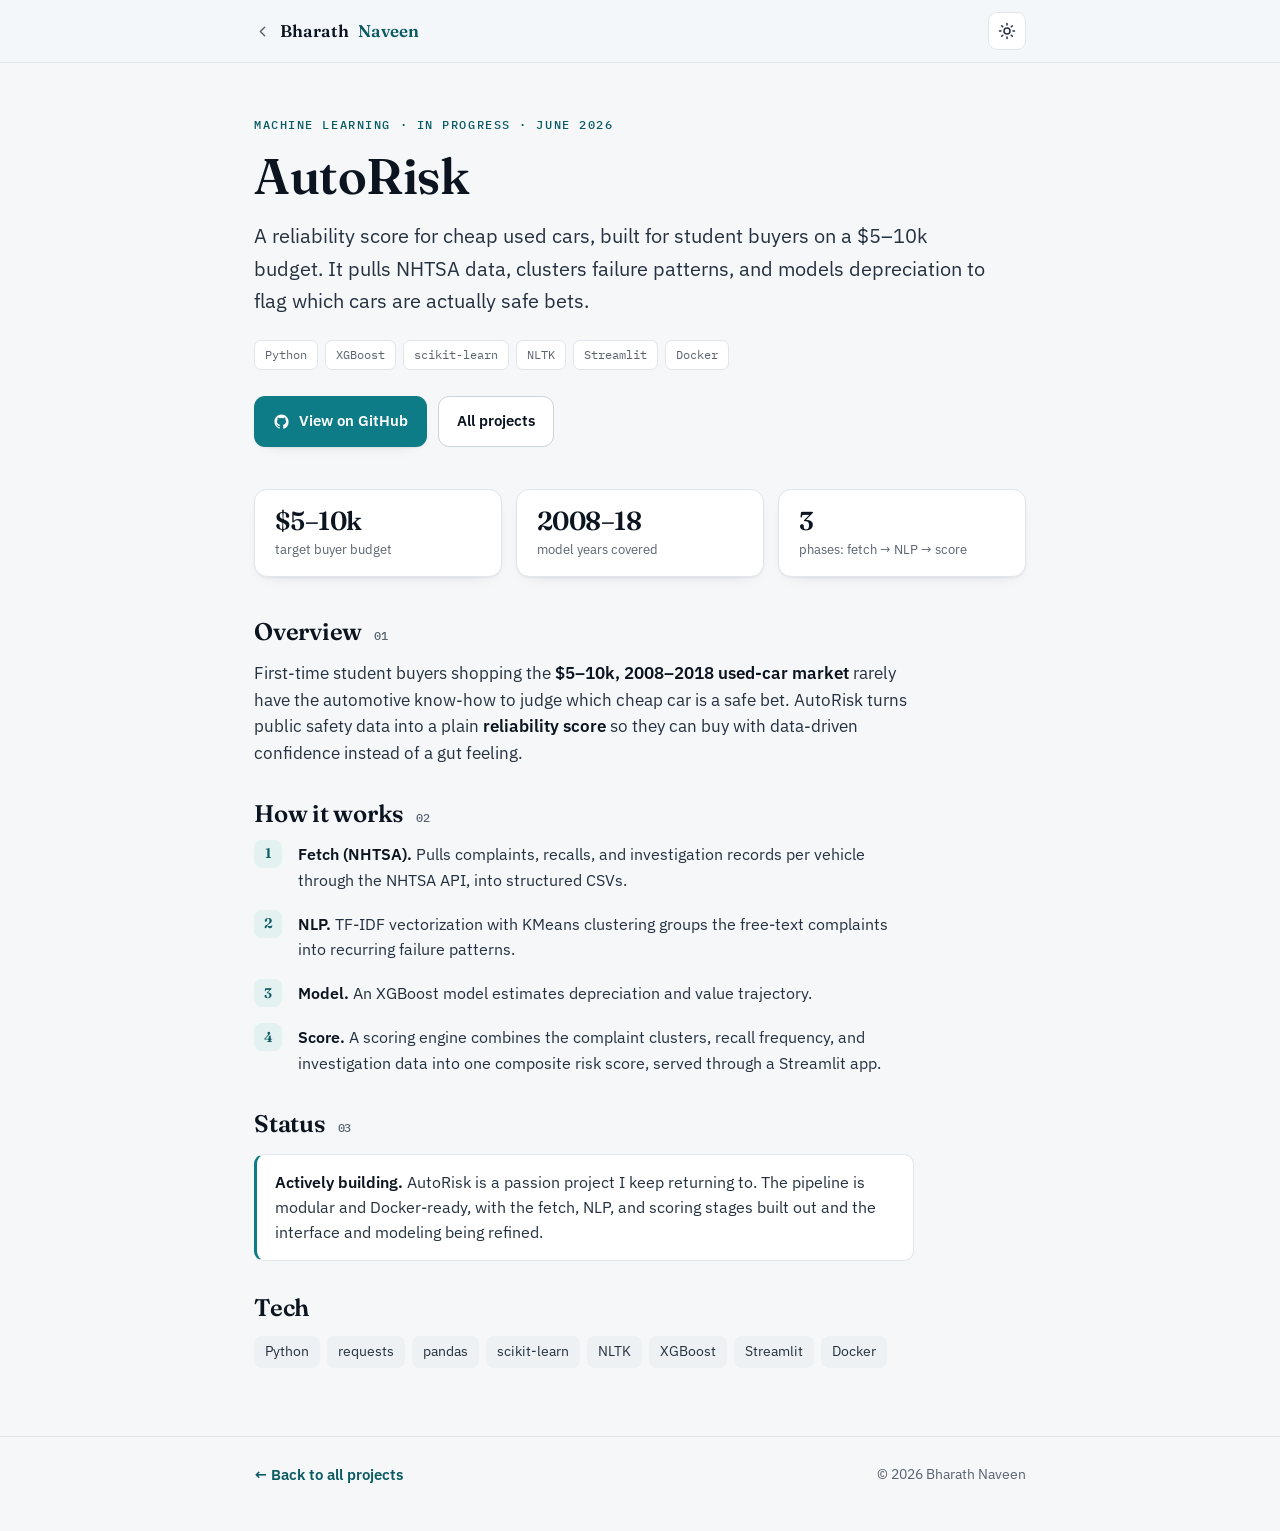
==== projects/autorisk.html @ 1fcabfb8 "addition of extended pages for the projects We have extended pages to show more details of each proj" ====
<!doctype html>
<html lang="en">
<head>
<meta charset="utf-8">
<meta name="viewport" content="width=device-width, initial-scale=1">
<title>AutoRisk — Bharath Naveen</title>
<meta name="description" content="A reliability score for cheap used cars, built for student buyers on a $5–10k budget. It pulls NHTSA data, clusters failure patterns, and models depreciation to flag which cars are actually safe bets.">
<link rel="icon" href="../assets/favicon.ico" sizes="any">
<link rel="apple-touch-icon" href="../assets/apple-touch-icon.png">
<link rel="preconnect" href="https://fonts.googleapis.com">
<link rel="preconnect" href="https://fonts.gstatic.com" crossorigin>
<link rel="stylesheet" href="https://fonts.googleapis.com/css2?family=Fraunces:opsz,wght@9..144,400;9..144,600;9..144,700&family=IBM+Plex+Sans:wght@400;500;600;700&family=IBM+Plex+Mono:wght@400;500;600&display=swap">
<link rel="stylesheet" href="../assets/project.css">
</head>
<body>
<nav class="pnav"><div class="pnav-in">
  <a class="back" href="../index.html#work"><svg viewBox="0 0 24 24" fill="none" stroke="currentColor" stroke-width="2" stroke-linecap="round" stroke-linejoin="round"><path d="M15 6l-6 6 6 6"/></svg> Bharath <span>Naveen</span></a>
  <button class="ttoggle" id="themeBtn" aria-label="Toggle light and dark theme"><svg class="sun" viewBox="0 0 24 24" fill="none" stroke="currentColor" stroke-width="2" stroke-linecap="round"><circle cx="12" cy="12" r="4"/><path d="M12 2v2M12 20v2M4.9 4.9l1.4 1.4M17.7 17.7l1.4 1.4M2 12h2M20 12h2M4.9 19.1l1.4-1.4M17.7 6.3l1.4-1.4"/></svg><svg class="moon" viewBox="0 0 24 24" fill="none" stroke="currentColor" stroke-width="2" stroke-linecap="round" stroke-linejoin="round"><path d="M21 12.8A9 9 0 1 1 11.2 3a7 7 0 0 0 9.8 9.8z"/></svg></button>
</div></nav>
<header class="phero"><div class="pwrap">
  <p class="eyebrow">Machine Learning &middot; In progress &middot; June 2026</p>
  <h1>AutoRisk</h1>
  <p class="lead">A reliability score for cheap used cars, built for student buyers on a $5–10k budget. It pulls NHTSA data, clusters failure patterns, and models depreciation to flag which cars are actually safe bets.</p>
  <div class="chips"><span class="chip">Python</span><span class="chip">XGBoost</span><span class="chip">scikit-learn</span><span class="chip">NLTK</span><span class="chip">Streamlit</span><span class="chip">Docker</span></div>
  <div class="cta"><a class="btn btn-primary" href="https://github.com/Bharath-Naveen/AutoRisk" target="_blank" rel="noopener"><svg viewBox="0 0 24 24" fill="currentColor"><path d="M12 2C6.48 2 2 6.58 2 12.25c0 4.53 2.87 8.37 6.84 9.73.5.1.68-.22.68-.49 0-.24-.01-.87-.01-1.71-2.78.62-3.37-1.37-3.37-1.37-.45-1.18-1.11-1.49-1.11-1.49-.91-.64.07-.62.07-.62 1 .07 1.53 1.06 1.53 1.06.89 1.56 2.34 1.11 2.91.85.09-.66.35-1.11.63-1.37-2.22-.26-4.56-1.14-4.56-5.06 0-1.12.39-2.03 1.03-2.75-.1-.26-.45-1.3.1-2.71 0 0 .84-.28 2.75 1.05a9.3 9.3 0 0 1 5 0c1.91-1.33 2.75-1.05 2.75-1.05.55 1.41.2 2.45.1 2.71.64.72 1.03 1.63 1.03 2.75 0 3.93-2.35 4.79-4.58 5.05.36.32.68.95.68 1.92 0 1.39-.01 2.51-.01 2.85 0 .27.18.6.69.49A10.03 10.03 0 0 0 22 12.25C22 6.58 17.52 2 12 2z"/></svg> View on GitHub</a><a class="btn btn-ghost" href="../index.html#work">All projects</a></div>
</div></header>
<div class="pmetrics"><div class="pmetrics-in"><div class="pmetric"><div class="n">$5–10k</div><div class="l">target buyer budget</div></div><div class="pmetric"><div class="n">2008–18</div><div class="l">model years covered</div></div><div class="pmetric"><div class="n">3</div><div class="l">phases: fetch → NLP → score</div></div></div></div>
<main class="pwrap">
<section class="psec"><h2>Overview<span class="k">01</span></h2><p>First-time student buyers shopping the <b>$5–10k, 2008–2018 used-car market</b> rarely have the automotive know-how to judge which cheap car is a safe bet. AutoRisk turns public safety data into a plain <b>reliability score</b> so they can buy with data-driven confidence instead of a gut feeling.</p></section><section class="psec"><h2>How it works<span class="k">02</span></h2><ol class="steps"><li><b>Fetch (NHTSA).</b> Pulls complaints, recalls, and investigation records per vehicle through the NHTSA API, into structured CSVs.</li><li><b>NLP.</b> TF-IDF vectorization with KMeans clustering groups the free-text complaints into recurring failure patterns.</li><li><b>Model.</b> An XGBoost model estimates depreciation and value trajectory.</li><li><b>Score.</b> A scoring engine combines the complaint clusters, recall frequency, and investigation data into one composite risk score, served through a Streamlit app.</li></ol></section><section class="psec"><h2>Status<span class="k">03</span></h2><div class="callout"><b>Actively building.</b> AutoRisk is a passion project I keep returning to. The pipeline is modular and Docker-ready, with the fetch, NLP, and scoring stages built out and the interface and modeling being refined.</div></section><section class="psec"><h2>Tech</h2><div class="stacklist"><span class="sk">Python</span><span class="sk">requests</span><span class="sk">pandas</span><span class="sk">scikit-learn</span><span class="sk">NLTK</span><span class="sk">XGBoost</span><span class="sk">Streamlit</span><span class="sk">Docker</span></div></section>
</main>
<footer class="pfoot"><div class="pwrap">
  <a class="back" href="../index.html#work">&larr; Back to all projects</a>
  <span>&copy; <span id="yr"></span> Bharath Naveen</span>
</div></footer>
<script>
(function(){var r=document.documentElement,b=document.getElementById('themeBtn');
function c(){return r.getAttribute('data-theme')||(window.matchMedia('(prefers-color-scheme: dark)').matches?'dark':'light');}
b.addEventListener('click',function(){r.setAttribute('data-theme',c()==='dark'?'light':'dark');});
var y=document.getElementById('yr'); if(y) y.textContent=new Date().getFullYear();})();
</script>
</body></html>
---- assets/project.css ----
/* Shared styles for project detail pages */
:root{
  --paper:#F5F7F9; --surface:#FFFFFF; --surface-2:#EDF1F4;
  --ink:#0C1420; --ink-soft:#26313F; --muted:#59636F;
  --line:#E1E6EB; --line-strong:#CBD3DB;
  --accent:#0E7C86; --accent-strong:#0A5A62; --accent-wash:#E4F1F1;
  --shadow:0 1px 2px rgba(12,20,32,.04), 0 12px 32px -18px rgba(12,20,32,.28);
  --shadow-sm:0 1px 2px rgba(12,20,32,.05), 0 6px 18px -14px rgba(12,20,32,.30);
}
:root:not([data-theme="light"]){ @media (prefers-color-scheme:dark){
  --paper:#090E15; --surface:#101A24; --surface-2:#17232F;
  --ink:#E8EDF2; --ink-soft:#C4CDD7; --muted:#93A0AE;
  --line:#213040; --line-strong:#324456;
  --accent:#2DC6C0; --accent-strong:#5BD8D1; --accent-wash:#0F2A2C;
  --shadow:0 1px 2px rgba(0,0,0,.4), 0 18px 40px -20px rgba(0,0,0,.7);
  --shadow-sm:0 1px 2px rgba(0,0,0,.4), 0 10px 24px -16px rgba(0,0,0,.6);
}}
:root[data-theme="dark"]{
  --paper:#090E15; --surface:#101A24; --surface-2:#17232F;
  --ink:#E8EDF2; --ink-soft:#C4CDD7; --muted:#93A0AE;
  --line:#213040; --line-strong:#324456;
  --accent:#2DC6C0; --accent-strong:#5BD8D1; --accent-wash:#0F2A2C;
  --shadow:0 1px 2px rgba(0,0,0,.4), 0 18px 40px -20px rgba(0,0,0,.7);
  --shadow-sm:0 1px 2px rgba(0,0,0,.4), 0 10px 24px -16px rgba(0,0,0,.6);
}
*{box-sizing:border-box}
html{scroll-behavior:smooth}
body{margin:0; background:var(--paper); color:var(--ink);
  font-family:"IBM Plex Sans",system-ui,-apple-system,sans-serif; font-size:17px; line-height:1.62; -webkit-font-smoothing:antialiased}
h1,h2,h3{font-family:"Fraunces",Georgia,serif; margin:0; font-weight:600; letter-spacing:-.01em; line-height:1.12; text-wrap:balance}
p{margin:0}
a{color:inherit; text-decoration:none}
:focus-visible{outline:2.5px solid var(--accent); outline-offset:3px; border-radius:4px}
.pwrap{max-width:820px; margin:0 auto; padding:0 24px}
.eyebrow{font-family:"IBM Plex Mono",monospace; font-size:12px; letter-spacing:.13em; text-transform:uppercase; color:var(--accent-strong); font-weight:500}

/* nav */
.pnav{position:sticky; top:0; z-index:20; backdrop-filter:saturate(1.4) blur(10px); background:color-mix(in srgb, var(--paper) 82%, transparent); border-bottom:1px solid var(--line)}
.pnav-in{max-width:820px; margin:0 auto; padding:12px 24px; display:flex; align-items:center; justify-content:space-between; gap:16px}
.back{display:inline-flex; align-items:center; gap:9px; font-family:"Fraunces",serif; font-weight:600; font-size:17px}
.back span{color:var(--accent-strong)}
.back svg{width:17px; height:17px; color:var(--muted)}
.ttoggle{display:inline-flex; align-items:center; justify-content:center; width:38px; height:38px; border-radius:9px; border:1px solid var(--line); background:var(--surface); color:var(--ink-soft); cursor:pointer}
.ttoggle:hover{border-color:var(--line-strong); color:var(--ink)}
.ttoggle svg{width:18px; height:18px}
.ttoggle .moon{display:none}
:root[data-theme="dark"] .ttoggle .moon{display:block}
:root[data-theme="dark"] .ttoggle .sun{display:none}
@media (prefers-color-scheme:dark){ :root:not([data-theme="light"]) .ttoggle .moon{display:block} :root:not([data-theme="light"]) .ttoggle .sun{display:none} }

/* hero */
.phero{padding:52px 0 8px}
.phero h1{font-size:clamp(32px,5.5vw,50px); margin:14px 0 0}
.phero .lead{font-size:clamp(17.5px,2.1vw,20px); color:var(--ink-soft); margin-top:16px; max-width:62ch}
.chips{display:flex; flex-wrap:wrap; gap:7px; margin-top:22px}
.chip{font-family:"IBM Plex Mono",monospace; font-size:11.5px; padding:5px 10px; border-radius:7px; border:1px solid var(--line); color:var(--muted); background:var(--surface)}
.cta{display:flex; flex-wrap:wrap; gap:11px; margin-top:26px}
.btn{display:inline-flex; align-items:center; gap:9px; font-weight:600; font-size:15px; padding:12px 18px; border-radius:11px; border:1px solid transparent; cursor:pointer; transition:transform .12s ease, box-shadow .15s, border-color .15s, color .15s}
.btn svg{width:17px; height:17px}
.btn-primary{background:var(--accent); color:#fff; box-shadow:var(--shadow-sm)}
.btn-primary:hover{transform:translateY(-2px); box-shadow:var(--shadow)}
.btn-ghost{background:var(--surface); color:var(--ink); border-color:var(--line-strong)}
.btn-ghost:hover{transform:translateY(-2px); border-color:var(--accent); color:var(--accent-strong)}
@media (prefers-reduced-motion:reduce){ .btn:hover{transform:none} }

/* metrics */
.pmetrics{margin:34px auto 0; max-width:820px; padding:0 24px}
.pmetrics-in{display:grid; grid-template-columns:repeat(3,1fr); gap:14px}
@media (max-width:620px){ .pmetrics-in{grid-template-columns:1fr} }
.pmetric{background:var(--surface); border:1px solid var(--line); border-radius:13px; padding:18px 20px; box-shadow:var(--shadow-sm)}
.pmetric .n{font-family:"Fraunces",serif; font-size:26px; font-weight:600; letter-spacing:-.02em; line-height:1}
.pmetric .l{font-size:13px; color:var(--muted); margin-top:7px; line-height:1.35}

/* sections */
main.pwrap{padding-top:8px; padding-bottom:20px}
.psec{padding:34px 0 0}
.psec h2{font-size:24px; margin-bottom:14px; display:flex; align-items:baseline; gap:12px}
.psec h2 .k{font-family:"IBM Plex Mono",monospace; font-size:12px; color:var(--muted); font-weight:500}
.psec p{color:var(--ink-soft); font-size:16.5px; max-width:66ch}
.psec p + p{margin-top:13px}
.psec b{color:var(--ink); font-weight:600}
.steps{list-style:none; margin:6px 0 0; padding:0; counter-reset:s}
.steps li{position:relative; padding:0 0 18px 44px; counter-increment:s}
.steps li:last-child{padding-bottom:0}
.steps li::before{content:counter(s); position:absolute; left:0; top:-2px; width:28px; height:28px; border-radius:8px; background:var(--accent-wash); color:var(--accent-strong); font-family:"Fraunces",serif; font-weight:600; font-size:14px; display:flex; align-items:center; justify-content:center}
.steps li b{color:var(--ink)}
.steps li{color:var(--ink-soft); font-size:16px; max-width:64ch}
.callout{background:var(--surface); border:1px solid var(--line); border-left:3px solid var(--accent); border-radius:10px; padding:15px 18px; margin-top:16px; color:var(--ink-soft); font-size:15.5px; max-width:66ch}
.callout b{color:var(--ink)}
.stacklist{display:flex; flex-wrap:wrap; gap:7px; margin-top:4px}
.sk{font-size:13.5px; padding:5px 11px; border-radius:8px; background:var(--surface-2); color:var(--ink-soft)}

/* footer */
.pfoot{border-top:1px solid var(--line); margin-top:48px; padding:26px 0 44px}
.pfoot .pwrap{display:flex; flex-wrap:wrap; gap:12px; align-items:center; justify-content:space-between}
.pfoot .back{font-family:"IBM Plex Sans",sans-serif; font-weight:600; font-size:15px; color:var(--accent-strong)}
.pfoot span{color:var(--muted); font-size:13.5px}
.link{font-weight:600; font-size:14.5px; color:var(--accent-strong); display:inline-flex; align-items:center; gap:6px}
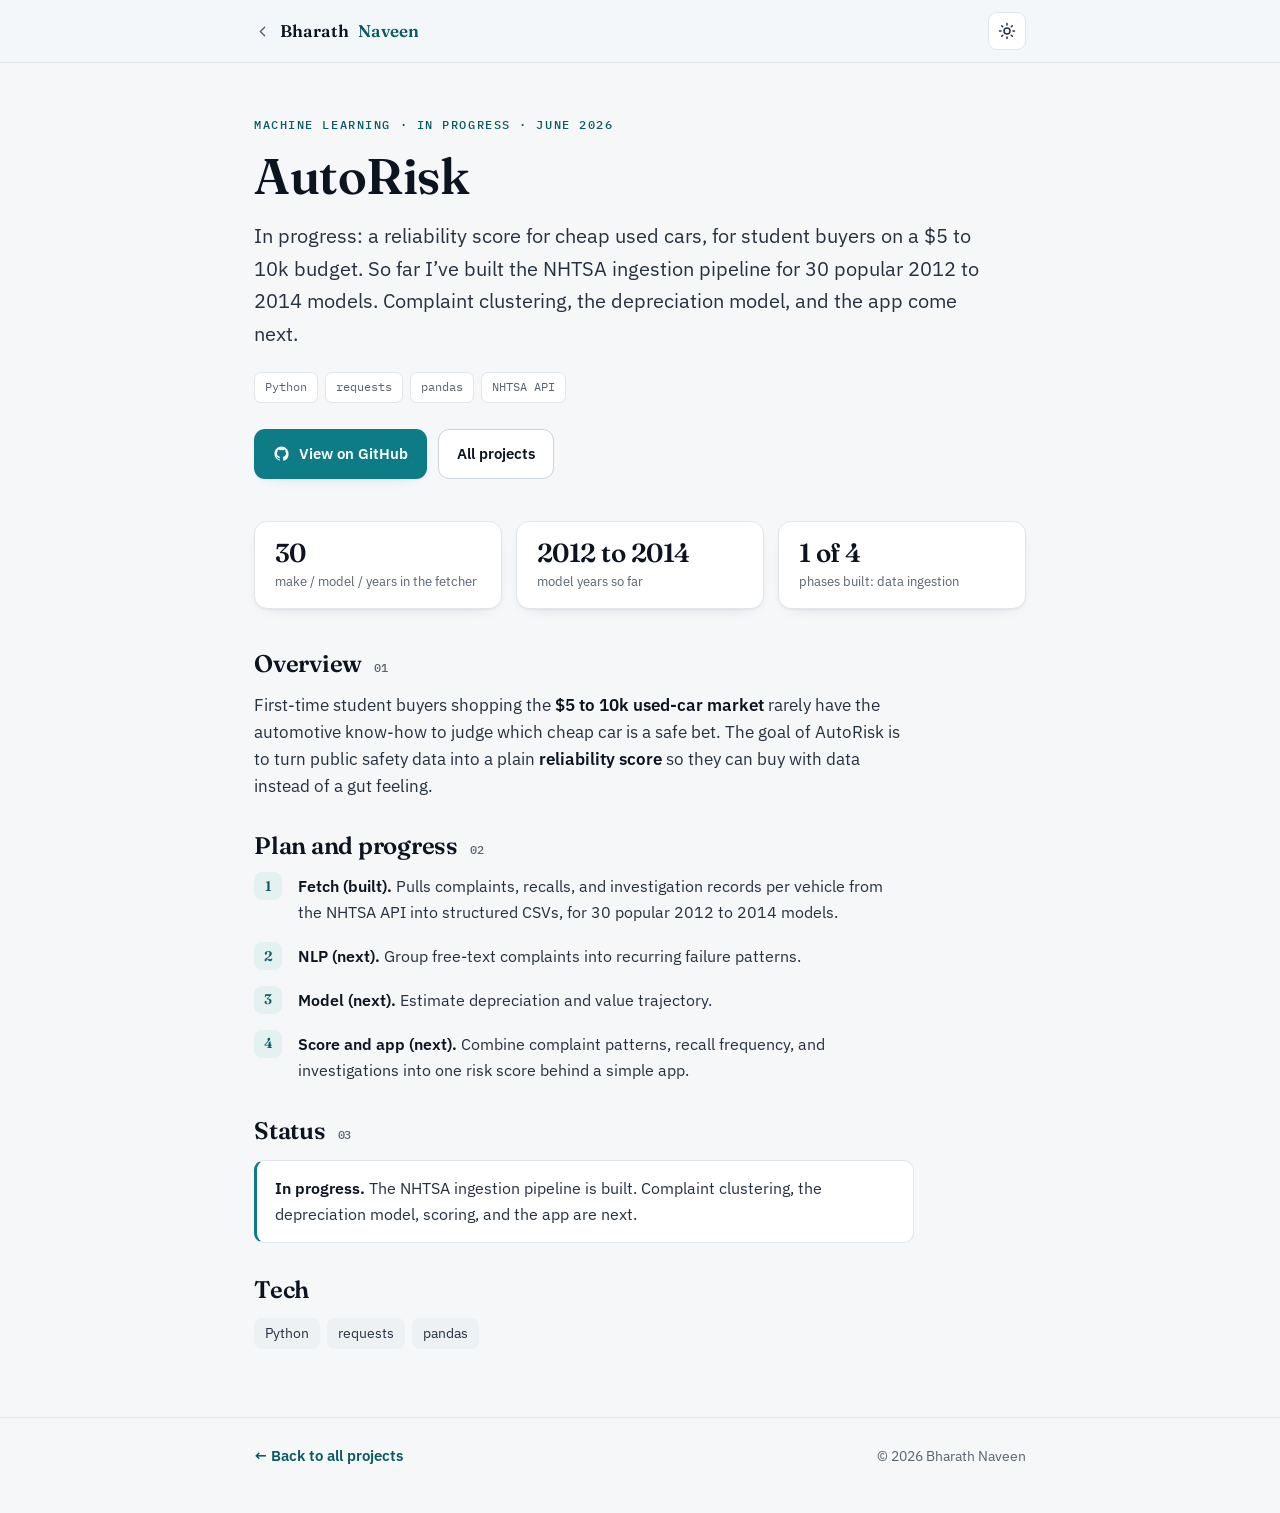
==== commit 41e69784: "Phishing project: verified results from the rebuild" ====
--- a/projects/autorisk.html
+++ b/projects/autorisk.html
@@ -3,8 +3,8 @@
 <head>
 <meta charset="utf-8">
 <meta name="viewport" content="width=device-width, initial-scale=1">
-<title>AutoRisk — Bharath Naveen</title>
-<meta name="description" content="A reliability score for cheap used cars, built for student buyers on a $5–10k budget. It pulls NHTSA data, clusters failure patterns, and models depreciation to flag which cars are actually safe bets.">
+<title>AutoRisk | Bharath Naveen</title>
+<meta name="description" content="In progress: a reliability score for cheap used cars, for student buyers on a $5 to 10k budget. So far I&rsquo;ve built the NHTSA ingestion pipeline for 30 popular 2012 to 2014 models. Complaint clustering, the depreciation model, and the app come next.">
 <link rel="icon" href="../assets/favicon.ico" sizes="any">
 <link rel="apple-touch-icon" href="../assets/apple-touch-icon.png">
 <link rel="preconnect" href="https://fonts.googleapis.com">
@@ -20,13 +20,13 @@
 <header class="phero"><div class="pwrap">
   <p class="eyebrow">Machine Learning &middot; In progress &middot; June 2026</p>
   <h1>AutoRisk</h1>
-  <p class="lead">A reliability score for cheap used cars, built for student buyers on a $5–10k budget. It pulls NHTSA data, clusters failure patterns, and models depreciation to flag which cars are actually safe bets.</p>
-  <div class="chips"><span class="chip">Python</span><span class="chip">XGBoost</span><span class="chip">scikit-learn</span><span class="chip">NLTK</span><span class="chip">Streamlit</span><span class="chip">Docker</span></div>
+  <p class="lead">In progress: a reliability score for cheap used cars, for student buyers on a $5 to 10k budget. So far I&rsquo;ve built the NHTSA ingestion pipeline for 30 popular 2012 to 2014 models. Complaint clustering, the depreciation model, and the app come next.</p>
+  <div class="chips"><span class="chip">Python</span><span class="chip">requests</span><span class="chip">pandas</span><span class="chip">NHTSA API</span></div>
   <div class="cta"><a class="btn btn-primary" href="https://github.com/Bharath-Naveen/AutoRisk" target="_blank" rel="noopener"><svg viewBox="0 0 24 24" fill="currentColor"><path d="M12 2C6.48 2 2 6.58 2 12.25c0 4.53 2.87 8.37 6.84 9.73.5.1.68-.22.68-.49 0-.24-.01-.87-.01-1.71-2.78.62-3.37-1.37-3.37-1.37-.45-1.18-1.11-1.49-1.11-1.49-.91-.64.07-.62.07-.62 1 .07 1.53 1.06 1.53 1.06.89 1.56 2.34 1.11 2.91.85.09-.66.35-1.11.63-1.37-2.22-.26-4.56-1.14-4.56-5.06 0-1.12.39-2.03 1.03-2.75-.1-.26-.45-1.3.1-2.71 0 0 .84-.28 2.75 1.05a9.3 9.3 0 0 1 5 0c1.91-1.33 2.75-1.05 2.75-1.05.55 1.41.2 2.45.1 2.71.64.72 1.03 1.63 1.03 2.75 0 3.93-2.35 4.79-4.58 5.05.36.32.68.95.68 1.92 0 1.39-.01 2.51-.01 2.85 0 .27.18.6.69.49A10.03 10.03 0 0 0 22 12.25C22 6.58 17.52 2 12 2z"/></svg> View on GitHub</a><a class="btn btn-ghost" href="../index.html#work">All projects</a></div>
 </div></header>
-<div class="pmetrics"><div class="pmetrics-in"><div class="pmetric"><div class="n">$5–10k</div><div class="l">target buyer budget</div></div><div class="pmetric"><div class="n">2008–18</div><div class="l">model years covered</div></div><div class="pmetric"><div class="n">3</div><div class="l">phases: fetch → NLP → score</div></div></div></div>
+<div class="pmetrics"><div class="pmetrics-in"><div class="pmetric"><div class="n">30</div><div class="l">make / model / years in the fetcher</div></div><div class="pmetric"><div class="n">2012 to 2014</div><div class="l">model years so far</div></div><div class="pmetric"><div class="n">1 of 4</div><div class="l">phases built: data ingestion</div></div></div></div>
 <main class="pwrap">
-<section class="psec"><h2>Overview<span class="k">01</span></h2><p>First-time student buyers shopping the <b>$5–10k, 2008–2018 used-car market</b> rarely have the automotive know-how to judge which cheap car is a safe bet. AutoRisk turns public safety data into a plain <b>reliability score</b> so they can buy with data-driven confidence instead of a gut feeling.</p></section><section class="psec"><h2>How it works<span class="k">02</span></h2><ol class="steps"><li><b>Fetch (NHTSA).</b> Pulls complaints, recalls, and investigation records per vehicle through the NHTSA API, into structured CSVs.</li><li><b>NLP.</b> TF-IDF vectorization with KMeans clustering groups the free-text complaints into recurring failure patterns.</li><li><b>Model.</b> An XGBoost model estimates depreciation and value trajectory.</li><li><b>Score.</b> A scoring engine combines the complaint clusters, recall frequency, and investigation data into one composite risk score, served through a Streamlit app.</li></ol></section><section class="psec"><h2>Status<span class="k">03</span></h2><div class="callout"><b>Actively building.</b> AutoRisk is a passion project I keep returning to. The pipeline is modular and Docker-ready, with the fetch, NLP, and scoring stages built out and the interface and modeling being refined.</div></section><section class="psec"><h2>Tech</h2><div class="stacklist"><span class="sk">Python</span><span class="sk">requests</span><span class="sk">pandas</span><span class="sk">scikit-learn</span><span class="sk">NLTK</span><span class="sk">XGBoost</span><span class="sk">Streamlit</span><span class="sk">Docker</span></div></section>
+<section class="psec"><h2>Overview<span class="k">01</span></h2><p>First-time student buyers shopping the <b>$5 to 10k used-car market</b> rarely have the automotive know-how to judge which cheap car is a safe bet. The goal of AutoRisk is to turn public safety data into a plain <b>reliability score</b> so they can buy with data instead of a gut feeling.</p></section><section class="psec"><h2>Plan and progress<span class="k">02</span></h2><ol class="steps"><li><b>Fetch (built).</b> Pulls complaints, recalls, and investigation records per vehicle from the NHTSA API into structured CSVs, for 30 popular 2012 to 2014 models.</li><li><b>NLP (next).</b> Group free-text complaints into recurring failure patterns.</li><li><b>Model (next).</b> Estimate depreciation and value trajectory.</li><li><b>Score and app (next).</b> Combine complaint patterns, recall frequency, and investigations into one risk score behind a simple app.</li></ol></section><section class="psec"><h2>Status<span class="k">03</span></h2><div class="callout"><b>In progress.</b> The NHTSA ingestion pipeline is built. Complaint clustering, the depreciation model, scoring, and the app are next.</div></section><section class="psec"><h2>Tech</h2><div class="stacklist"><span class="sk">Python</span><span class="sk">requests</span><span class="sk">pandas</span></div></section>
 </main>
 <footer class="pfoot"><div class="pwrap">
   <a class="back" href="../index.html#work">&larr; Back to all projects</a>
--- a/assets/project.css
+++ b/assets/project.css
@@ -85,6 +85,13 @@
 .steps li::before{content:counter(s); position:absolute; left:0; top:-2px; width:28px; height:28px; border-radius:8px; background:var(--accent-wash); color:var(--accent-strong); font-family:"Fraunces",serif; font-weight:600; font-size:14px; display:flex; align-items:center; justify-content:center}
 .steps li b{color:var(--ink)}
 .steps li{color:var(--ink-soft); font-size:16px; max-width:64ch}
+.rtable{margin-top:16px; overflow-x:auto; border:1px solid var(--line); border-radius:10px; background:var(--surface)}
+.rtable table{width:100%; border-collapse:collapse; font-size:15px}
+.rtable th,.rtable td{text-align:left; padding:10px 14px; border-bottom:1px solid var(--line); vertical-align:top}
+.rtable th{font-family:"IBM Plex Mono",monospace; font-size:12px; letter-spacing:.08em; text-transform:uppercase; color:var(--muted); font-weight:500}
+.rtable tr:last-child td{border-bottom:0}
+.rtable + p{margin-top:16px}
+.rtable td:last-child{color:var(--ink); font-variant-numeric:tabular-nums}
 .callout{background:var(--surface); border:1px solid var(--line); border-left:3px solid var(--accent); border-radius:10px; padding:15px 18px; margin-top:16px; color:var(--ink-soft); font-size:15.5px; max-width:66ch}
 .callout b{color:var(--ink)}
 .stacklist{display:flex; flex-wrap:wrap; gap:7px; margin-top:4px}
